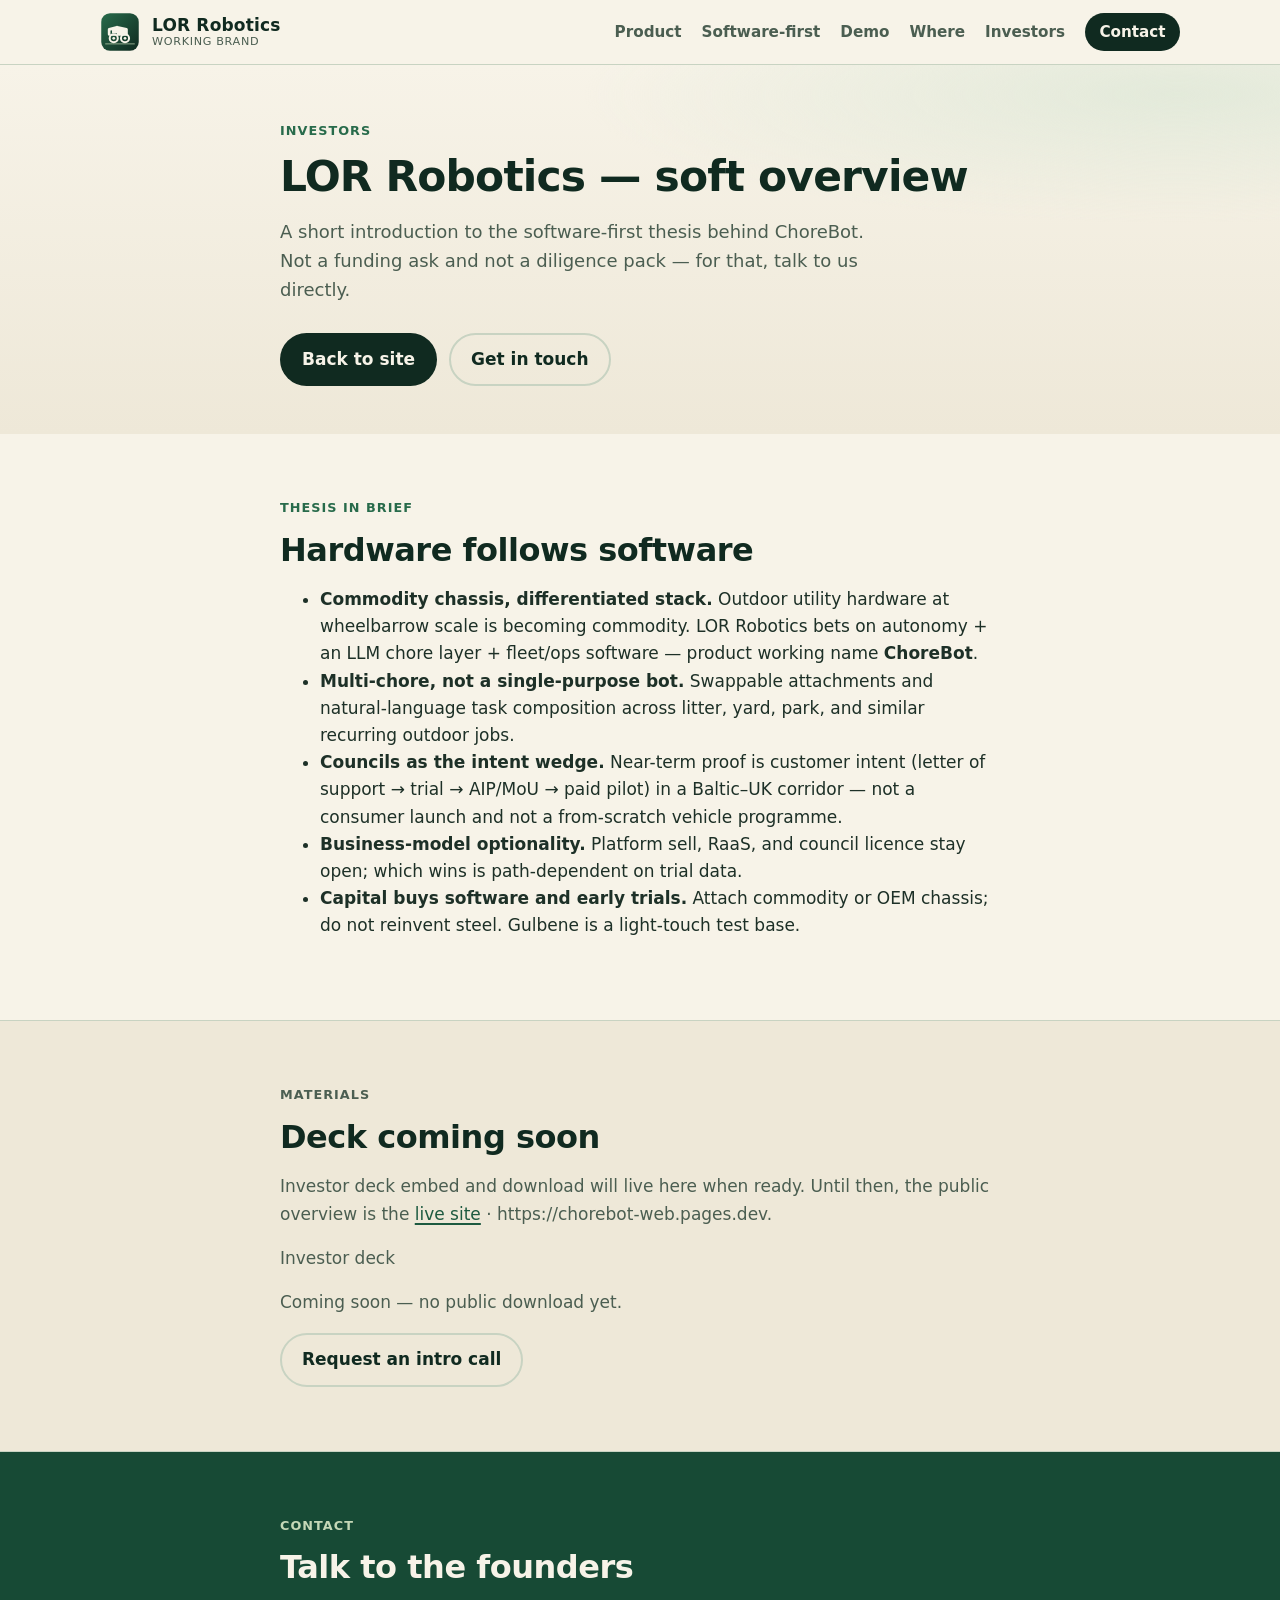
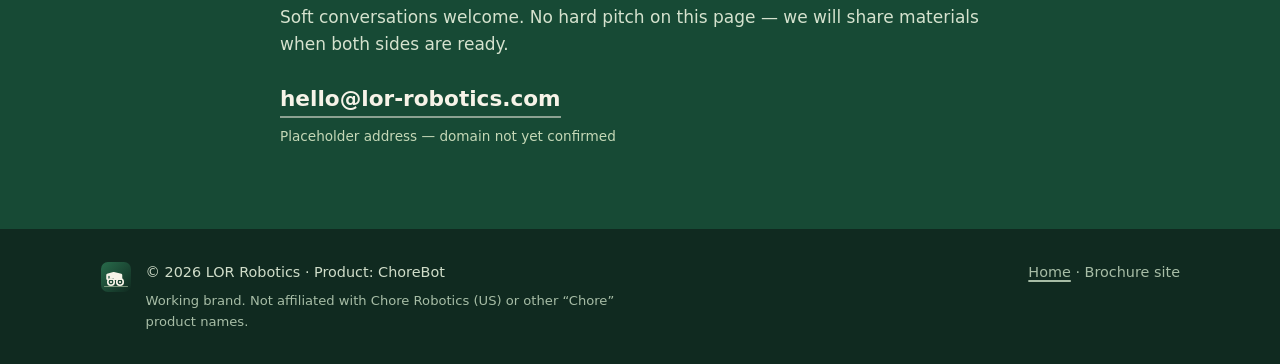
==== investors.html @ ec865fdd "Add Demo CTA + investors stub; nav Demo/Investors; forest+cream brand" ====
<!DOCTYPE html>
<html lang="en-GB">
<head>
  <meta charset="utf-8">
  <meta name="viewport" content="width=device-width, initial-scale=1">
  <meta name="description" content="LOR Robotics investor overview — software-first outdoor autonomy for ChoreBot. Soft introduction; deck coming soon.">
  <meta name="theme-color" content="#0F3D2E">
  <title>Investors · LOR Robotics · ChoreBot</title>
  <link rel="icon" href="assets/favicon.svg" type="image/svg+xml">
  <link rel="stylesheet" href="styles.css">
  <meta property="og:title" content="Investors · LOR Robotics · ChoreBot">
  <meta property="og:description" content="Software-first outdoor autonomy — soft investor overview. Deck coming soon.">
  <meta property="og:type" content="website">
</head>
<body>
  <a class="skip-link" href="#main">Skip to content</a>

  <header class="site-header">
    <div class="wrap header-inner">
      <a class="brand" href="index.html" aria-label="LOR Robotics home">
        <img class="brand-mark" src="assets/logo-mark.svg" width="40" height="40" alt="">
        <span class="brand-text">
          <span class="brand-name">LOR Robotics</span>
          <span class="brand-tag">Working brand</span>
        </span>
      </a>
      <button class="nav-toggle" type="button" aria-expanded="false" aria-controls="site-nav" aria-label="Open menu">
        <span></span><span></span><span></span>
      </button>
      <nav id="site-nav" class="site-nav" aria-label="Primary">
        <a href="index.html#product">Product</a>
        <a href="index.html#software">Software-first</a>
        <a href="index.html#demo">Demo</a>
        <a href="index.html#where">Where</a>
        <a href="investors.html" aria-current="page">Investors</a>
        <a class="nav-cta" href="index.html#contact">Contact</a>
      </nav>
    </div>
  </header>

  <main id="main">
    <section class="hero hero-compact">
      <div class="wrap narrow">
        <p class="eyebrow">Investors</p>
        <h1>LOR Robotics — soft overview</h1>
        <p class="lede">
          A short introduction to the software-first thesis behind ChoreBot.
          Not a funding ask and not a diligence pack — for that, talk to us directly.
        </p>
        <div class="hero-actions">
          <a class="btn btn-primary" href="index.html">Back to site</a>
          <a class="btn btn-ghost" href="index.html#contact">Get in touch</a>
        </div>
      </div>
    </section>

    <section class="section">
      <div class="wrap narrow">
        <p class="eyebrow">Thesis in brief</p>
        <h2>Hardware follows software</h2>
        <ul class="investor-bullets">
          <li>
            <strong>Commodity chassis, differentiated stack.</strong>
            Outdoor utility hardware at wheelbarrow scale is becoming commodity.
            LOR Robotics bets on autonomy + an LLM chore layer + fleet/ops software —
            product working name <strong>ChoreBot</strong>.
          </li>
          <li>
            <strong>Multi-chore, not a single-purpose bot.</strong>
            Swappable attachments and natural-language task composition across litter,
            yard, park, and similar recurring outdoor jobs.
          </li>
          <li>
            <strong>Councils as the intent wedge.</strong>
            Near-term proof is customer intent (letter of support → trial → AIP/MoU → paid pilot)
            in a Baltic–UK corridor — not a consumer launch and not a from-scratch vehicle programme.
          </li>
          <li>
            <strong>Business-model optionality.</strong>
            Platform sell, RaaS, and council licence stay open; which wins is path-dependent on trial data.
          </li>
          <li>
            <strong>Capital buys software and early trials.</strong>
            Attach commodity or OEM chassis; do not reinvent steel. Gulbene is a light-touch test base.
          </li>
        </ul>
      </div>
    </section>

    <section class="section section-alt">
      <div class="wrap narrow">
        <p class="eyebrow">Materials</p>
        <h2>Deck coming soon</h2>
        <p>
          Investor deck embed and download will live here when ready.
          Until then, the public overview is the
          <a href="index.html">live site</a>
          <span class="muted"> · https://chorebot-web.pages.dev</span>.
        </p>
        <!-- DECK_SLOT: embed or download link when available -->
        <div class="demo-placeholder" id="deck-slot">
          <p class="demo-placeholder-title">Investor deck</p>
          <p>Coming soon — no public download yet.</p>
          <a class="btn btn-ghost" href="index.html#contact">Request an intro call</a>
        </div>
      </div>
    </section>

    <section class="section section-contact">
      <div class="wrap narrow">
        <p class="eyebrow">Contact</p>
        <h2>Talk to the founders</h2>
        <p>
          Soft conversations welcome. No hard pitch on this page —
          we will share materials when both sides are ready.
        </p>
        <p class="contact-mail">
          <a href="mailto:hello@lor-robotics.com">hello@lor-robotics.com</a>
          <span class="placeholder-note">Placeholder address — domain not yet confirmed</span>
        </p>
      </div>
    </section>
  </main>

  <footer class="site-footer">
    <div class="wrap footer-inner">
      <div class="footer-brand">
        <img src="assets/logo-mark.svg" width="32" height="32" alt="">
        <div>
          <p>© <span id="year">2026</span> LOR Robotics · Product: ChoreBot</p>
          <p class="footer-note">Working brand. Not affiliated with Chore Robotics (US) or other “Chore” product names.</p>
        </div>
      </div>
      <p class="footer-meta"><a href="index.html" style="color:#A7BDA6">Home</a> · Brochure site</p>
    </div>
  </footer>

  <script src="script.js" defer></script>
</body>
</html>
---- styles.css ----
/* LOR Robotics / ChoreBot — marketing brochure */
:root {
  --forest-950: #102A20;
  --forest-900: #174A35;
  --forest-800: #1D5A40;
  --forest-700: #286B4B;
  --forest-600: #3F805D;
  --forest-100: #E1E9D9;
  --forest-50: #EDF1E6;
  --cream: #F7F3E8;
  --cream-deep: #EEE8D8;
  --paper: #FCFAF3;
  --ink: #1D3027;
  --ink-muted: #4B5E51;
  --line: #C8D3C2;
  --white: #FFFDF7;
  --shadow: 0 14px 34px rgba(16, 42, 32, 0.10);
  --radius: 16px;
  --max: 1080px;
  --font: system-ui, -apple-system, "Segoe UI", Roboto, Helvetica, Arial, sans-serif;
}

*,
*::before,
*::after {
  box-sizing: border-box;
}

html {
  scroll-behavior: smooth;
}

@media (prefers-reduced-motion: reduce) {
  html { scroll-behavior: auto; }
  *, *::before, *::after {
    animation-duration: 0.01ms !important;
    transition-duration: 0.01ms !important;
  }
}

body {
  margin: 0;
  font-family: var(--font);
  font-size: 1.0625rem;
  line-height: 1.6;
  color: var(--ink);
  background: var(--cream);
  -webkit-font-smoothing: antialiased;
}

img {
  max-width: 100%;
  height: auto;
  display: block;
}

a {
  color: var(--forest-800);
  text-decoration-thickness: 1.5px;
  text-underline-offset: 0.18em;
}

a:hover {
  color: var(--forest-950);
}

a:focus-visible,
button:focus-visible {
  outline: 3px solid var(--forest-600);
  outline-offset: 3px;
}

.skip-link {
  position: absolute;
  left: 1rem;
  top: -3rem;
  background: var(--forest-950);
  color: var(--cream);
  padding: 0.5rem 0.85rem;
  border-radius: 8px;
  z-index: 100;
  text-decoration: none;
}

.skip-link:focus {
  top: 1rem;
}

.wrap {
  width: min(100% - 2rem, var(--max));
  margin-inline: auto;
}

.wrap.narrow {
  width: min(100% - 2rem, 720px);
}

/* Header */
.site-header {
  position: sticky;
  top: 0;
  z-index: 50;
  background: rgba(247, 243, 232, 0.94);
  backdrop-filter: blur(10px);
  border-bottom: 1px solid var(--line);
}

.header-inner {
  display: flex;
  align-items: center;
  justify-content: space-between;
  gap: 1rem;
  min-height: 4rem;
}

.brand {
  display: flex;
  align-items: center;
  gap: 0.75rem;
  text-decoration: none;
  color: inherit;
}

.brand-mark {
  flex-shrink: 0;
}

.brand-text {
  display: flex;
  flex-direction: column;
  line-height: 1.2;
}

.brand-name {
  font-weight: 750;
  letter-spacing: 0.01em;
  color: var(--forest-950);
}

.brand-tag {
  font-size: 0.7rem;
  color: var(--ink-muted);
  text-transform: uppercase;
  letter-spacing: 0.06em;
}

.site-nav {
  display: flex;
  align-items: center;
  gap: 1.25rem;
}

.site-nav a {
  text-decoration: none;
  color: var(--ink-muted);
  font-weight: 550;
  font-size: 0.95rem;
}

.site-nav a:hover {
  color: var(--forest-950);
}

.nav-cta {
  background: var(--forest-950);
  color: var(--cream) !important;
  padding: 0.45rem 0.9rem;
  border-radius: 999px;
}

.nav-cta:hover {
  background: var(--forest-800);
  color: var(--cream) !important;
}

.nav-toggle {
  display: none;
  flex-direction: column;
  gap: 5px;
  background: none;
  border: none;
  padding: 0.4rem;
  cursor: pointer;
}

.nav-toggle span {
  display: block;
  width: 22px;
  height: 2px;
  background: var(--forest-950);
  border-radius: 1px;
}

/* Hero */
.hero {
  padding: 3.5rem 0 3rem;
  background:
    radial-gradient(ellipse 80% 60% at 92% 8%, rgba(225, 233, 217, 0.9), transparent 58%),
    linear-gradient(180deg, var(--cream) 0%, var(--cream-deep) 100%);
}

.hero-grid {
  display: grid;
  grid-template-columns: 1.1fr 0.9fr;
  gap: 2.5rem;
  align-items: center;
}

.eyebrow {
  margin: 0 0 0.75rem;
  font-size: 0.8rem;
  font-weight: 700;
  letter-spacing: 0.08em;
  text-transform: uppercase;
  color: var(--forest-700);
}

.hero h1 {
  margin: 0 0 1rem;
  font-size: clamp(1.85rem, 4vw, 2.65rem);
  line-height: 1.15;
  letter-spacing: -0.02em;
  color: var(--forest-950);
}

.lede {
  margin: 0 0 1.75rem;
  font-size: 1.125rem;
  color: var(--ink-muted);
  max-width: 38rem;
}

.hero-actions {
  display: flex;
  flex-wrap: wrap;
  gap: 0.75rem;
}

.btn {
  display: inline-flex;
  align-items: center;
  justify-content: center;
  padding: 0.7rem 1.25rem;
  border-radius: 999px;
  font-weight: 650;
  text-decoration: none;
  border: 2px solid transparent;
  transition: background 0.15s, color 0.15s, border-color 0.15s;
}

.btn-primary {
  background: var(--forest-950);
  color: var(--cream);
}

.btn-primary:hover {
  background: var(--forest-800);
  color: var(--cream);
}

.btn-ghost {
  background: transparent;
  color: var(--forest-950);
  border-color: var(--line);
}

.btn-ghost:hover {
  border-color: var(--forest-700);
  color: var(--forest-800);
}

.hero-visual img {
  width: 100%;
  border-radius: var(--radius);
  box-shadow: var(--shadow);
}

/* Sections */
.section {
  padding: 4rem 0;
  background: var(--cream);
}

.section-alt {
  background: var(--cream-deep);
  border-block: 1px solid var(--line);
}

.section h2 {
  margin: 0 0 1rem;
  font-size: clamp(1.5rem, 3vw, 2rem);
  line-height: 1.2;
  letter-spacing: -0.015em;
  color: var(--forest-950);
}

.section-intro {
  margin: 0 0 2rem;
  max-width: 42rem;
  color: var(--ink-muted);
}

.section-alt p {
  color: var(--ink-muted);
}

.section-alt strong {
  color: var(--ink);
}

.feature-grid {
  list-style: none;
  margin: 0;
  padding: 0;
  display: grid;
  grid-template-columns: repeat(2, 1fr);
  gap: 1.25rem;
}

.feature-grid li {
  background: var(--paper);
  border: 1px solid var(--line);
  border-radius: var(--radius);
  padding: 1.35rem 1.4rem;
  box-shadow: var(--shadow);
}

.feature-grid h3 {
  margin: 0 0 0.5rem;
  font-size: 1.05rem;
  color: var(--forest-900);
}

.feature-grid p {
  margin: 0;
  color: var(--ink-muted);
  font-size: 0.98rem;
}

.steps {
  list-style: none;
  margin: 2rem 0 0;
  padding: 0;
  display: grid;
  gap: 0.85rem;
}

.steps li {
  display: flex;
  align-items: center;
  gap: 1rem;
  background: var(--paper);
  border: 1px solid var(--line);
  border-radius: 12px;
  padding: 0.9rem 1.1rem;
  font-weight: 550;
  color: var(--ink);
}

.steps span {
  flex-shrink: 0;
  font-size: 0.8rem;
  font-weight: 750;
  letter-spacing: 0.06em;
  color: var(--forest-900);
  background: var(--forest-100);
  padding: 0.35rem 0.55rem;
  border-radius: 8px;
}

.place-grid {
  display: grid;
  grid-template-columns: repeat(3, 1fr);
  gap: 1.25rem;
}

.place-card {
  background: var(--cream-deep);
  border: 1px solid var(--line);
  border-radius: var(--radius);
  padding: 1.35rem 1.4rem;
}

.place-card h3 {
  margin: 0 0 0.5rem;
  font-size: 1.05rem;
  color: var(--forest-900);
}

.place-card p {
  margin: 0;
  color: var(--ink-muted);
  font-size: 0.98rem;
}

/* Contact */
.section-contact {
  background: var(--forest-900);
  color: var(--forest-100);
}

.section-contact .eyebrow {
  color: #C5D8B7;
}

.section-contact h2 {
  color: var(--cream);
}

.section-contact p {
  color: #D5E2CE;
}

.section-contact strong {
  color: var(--cream);
}

.contact-mail {
  margin-top: 1.5rem !important;
}

.contact-mail a {
  display: inline-block;
  font-size: 1.35rem;
  font-weight: 700;
  color: var(--cream);
  text-decoration: none;
  border-bottom: 2px solid rgba(247, 243, 232, 0.52);
}

.contact-mail a:hover {
  border-bottom-color: var(--cream);
  color: var(--cream);
}

.placeholder-note {
  display: block;
  margin-top: 0.5rem;
  font-size: 0.85rem;
  color: #C5D8B7;
}

/* Footer */
.site-footer {
  background: var(--forest-950);
  color: #D0DDC9;
  padding: 2rem 0;
  font-size: 0.9rem;
}

.footer-inner {
  display: flex;
  flex-wrap: wrap;
  justify-content: space-between;
  gap: 1.25rem;
  align-items: flex-start;
}

.footer-brand {
  display: flex;
  gap: 0.85rem;
  align-items: flex-start;
}

.footer-brand p {
  margin: 0;
}

.footer-note {
  margin-top: 0.35rem !important;
  max-width: 32rem;
  color: #A7BDA6;
  font-size: 0.82rem;
}

.footer-meta {
  margin: 0;
  color: #A7BDA6;
}

/* Responsive */
@media (max-width: 860px) {
  .hero-grid {
    grid-template-columns: 1fr;
  }

  .hero-visual {
    order: -1;
  }

  .feature-grid,
  .place-grid {
    grid-template-columns: 1fr;
  }

  .nav-toggle {
    display: flex;
  }

  .site-nav {
    display: none;
    position: absolute;
    top: 100%;
    left: 0;
    right: 0;
    flex-direction: column;
    align-items: stretch;
    gap: 0;
    background: var(--cream);
    border-bottom: 1px solid var(--line);
    padding: 0.5rem 1rem 1rem;
  }

  .site-nav.is-open {
    display: flex;
  }

  .site-nav a {
    padding: 0.75rem 0.5rem;
    border-bottom: 1px solid var(--line);
  }

  .site-nav .nav-cta {
    margin-top: 0.5rem;
    text-align: center;
    border-bottom: none;
  }
}

@media (max-width: 480px) {
  .hero {
    padding-top: 2.25rem;
  }

  .section {
    padding: 3rem 0;
  }
}
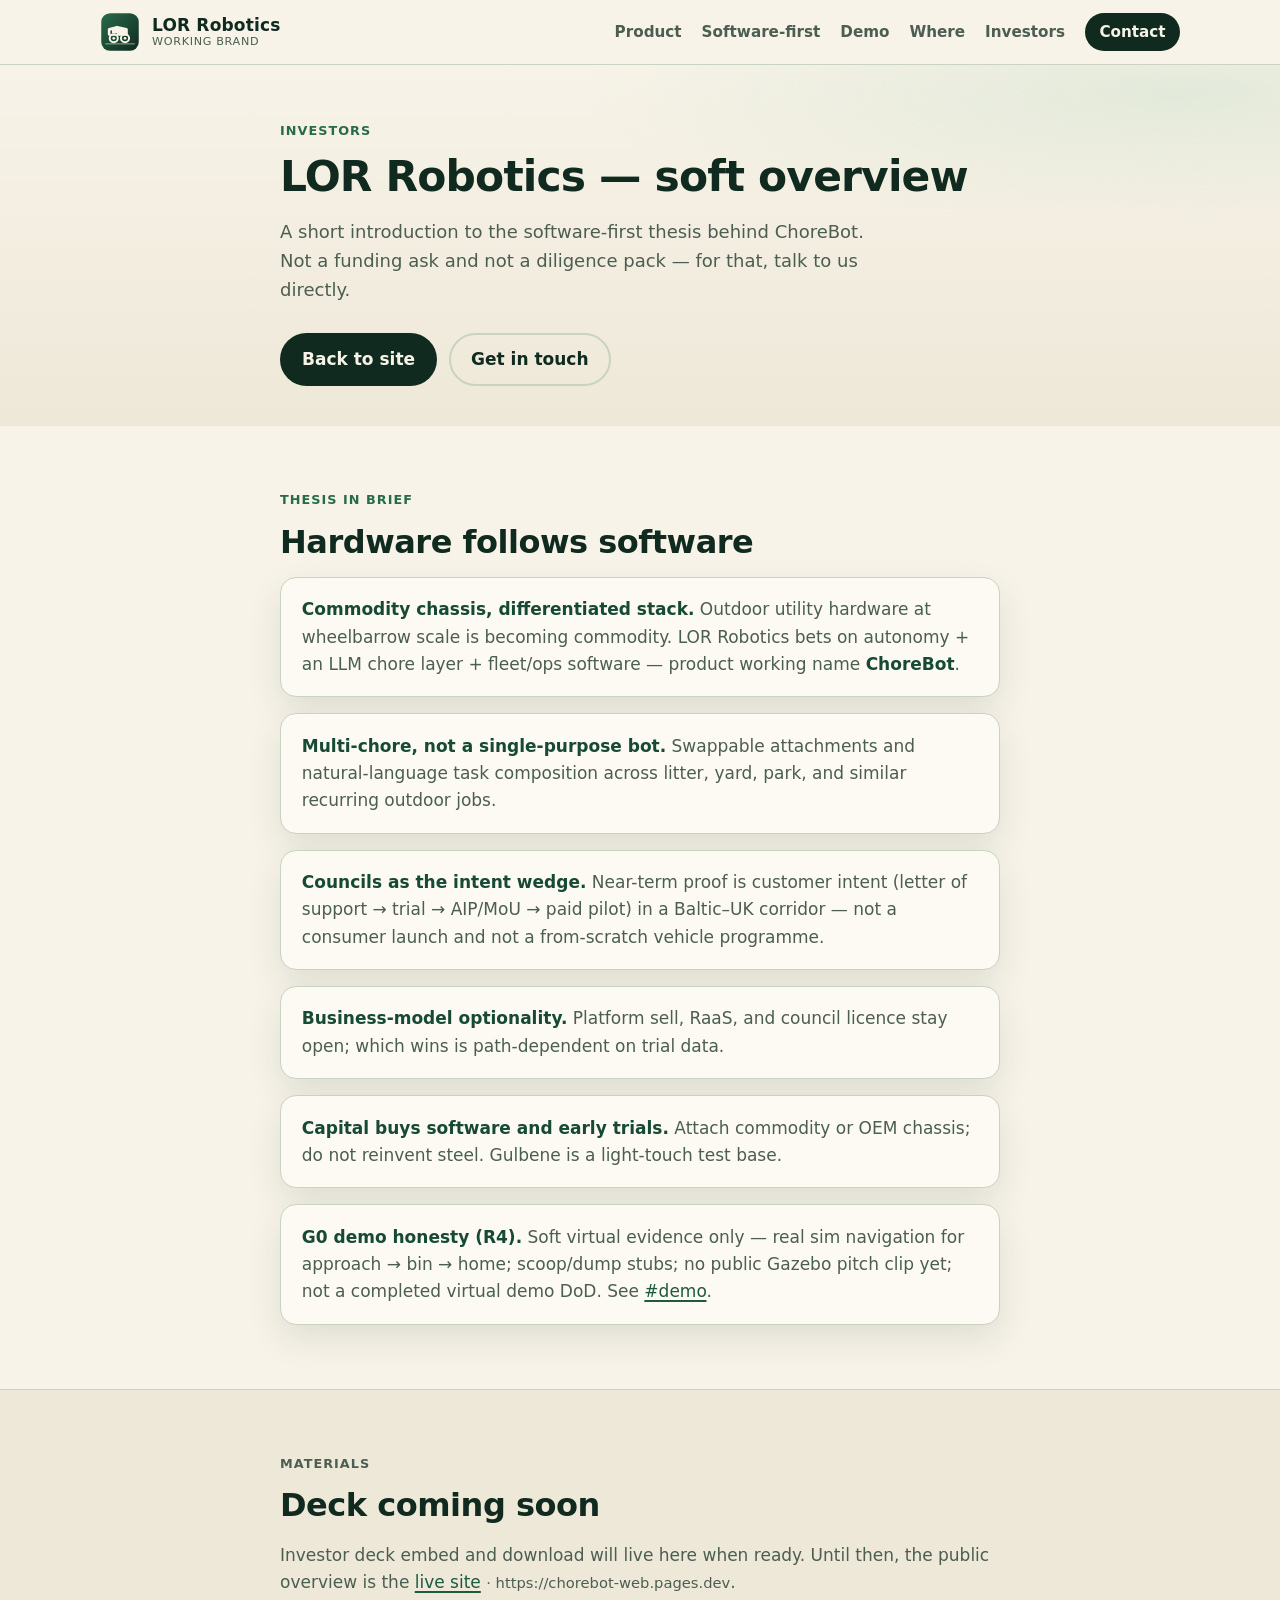
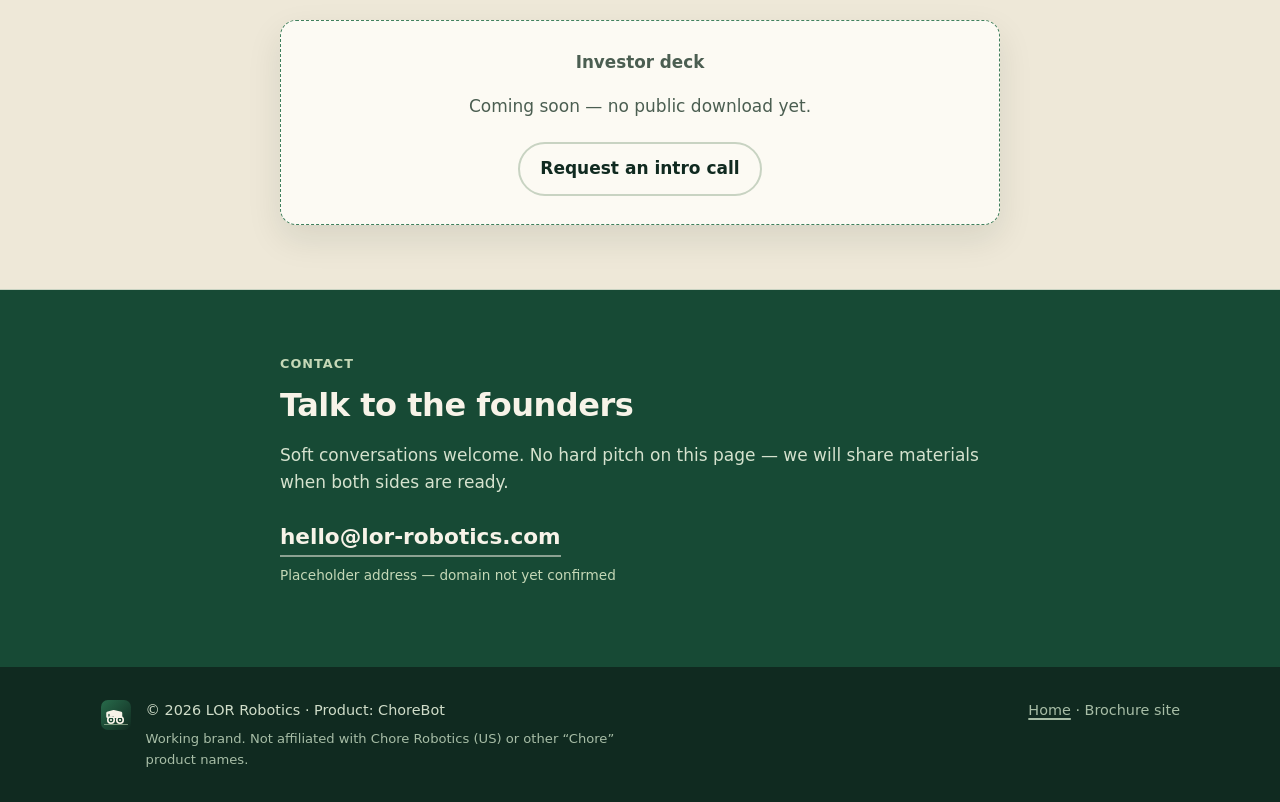
==== commit 9cc0b24e: "Align public demo CTA with claim rung R4 Hero and #demo now state soft G0 evidence: sim nav, scoop/d" ====
--- a/investors.html
+++ b/investors.html
@@ -83,6 +83,11 @@
             <strong>Capital buys software and early trials.</strong>
             Attach commodity or OEM chassis; do not reinvent steel. Gulbene is a light-touch test base.
           </li>
+          <li>
+            <strong>G0 demo honesty (R4).</strong>
+            Soft virtual evidence only — real sim navigation for approach → bin → home; scoop/dump stubs; no public Gazebo pitch clip yet; not a completed virtual demo DoD.
+            See <a href="index.html#demo">#demo</a>.
+          </li>
         </ul>
       </div>
     </section>
--- a/styles.css
+++ b/styles.css
@@ -478,6 +478,67 @@
   color: #A7BDA6;
 }
 
+/* Demo + investor stubs */
+.demo-placeholder {
+  margin-top: 1.5rem;
+  background: var(--paper);
+  border: 1px dashed var(--forest-600);
+  border-radius: var(--radius);
+  padding: 1.75rem 1.5rem;
+  text-align: center;
+  box-shadow: var(--shadow);
+}
+
+.demo-placeholder-title {
+  margin: 0 0 0.4rem;
+  font-weight: 750;
+  color: var(--forest-900);
+  font-size: 1.05rem;
+}
+
+.demo-placeholder p {
+  margin: 0 0 1.1rem;
+  color: var(--ink-muted);
+}
+
+.demo-placeholder .btn {
+  margin-top: 0.25rem;
+}
+
+.investor-bullets {
+  margin: 0;
+  padding: 0;
+  list-style: none;
+  display: grid;
+  gap: 1rem;
+}
+
+.investor-bullets li {
+  background: var(--paper);
+  border: 1px solid var(--line);
+  border-radius: var(--radius);
+  padding: 1.15rem 1.3rem;
+  color: var(--ink-muted);
+  box-shadow: var(--shadow);
+}
+
+.investor-bullets strong {
+  color: var(--forest-900);
+}
+
+.hero-compact {
+  padding-bottom: 2.5rem;
+}
+
+.hero-compact .hero-actions {
+  margin-top: 0.25rem;
+}
+
+.muted {
+  color: var(--ink-muted);
+  font-size: 0.92rem;
+}
+
 /* Responsive */
 @media (max-width: 860px) {
   .hero-grid {
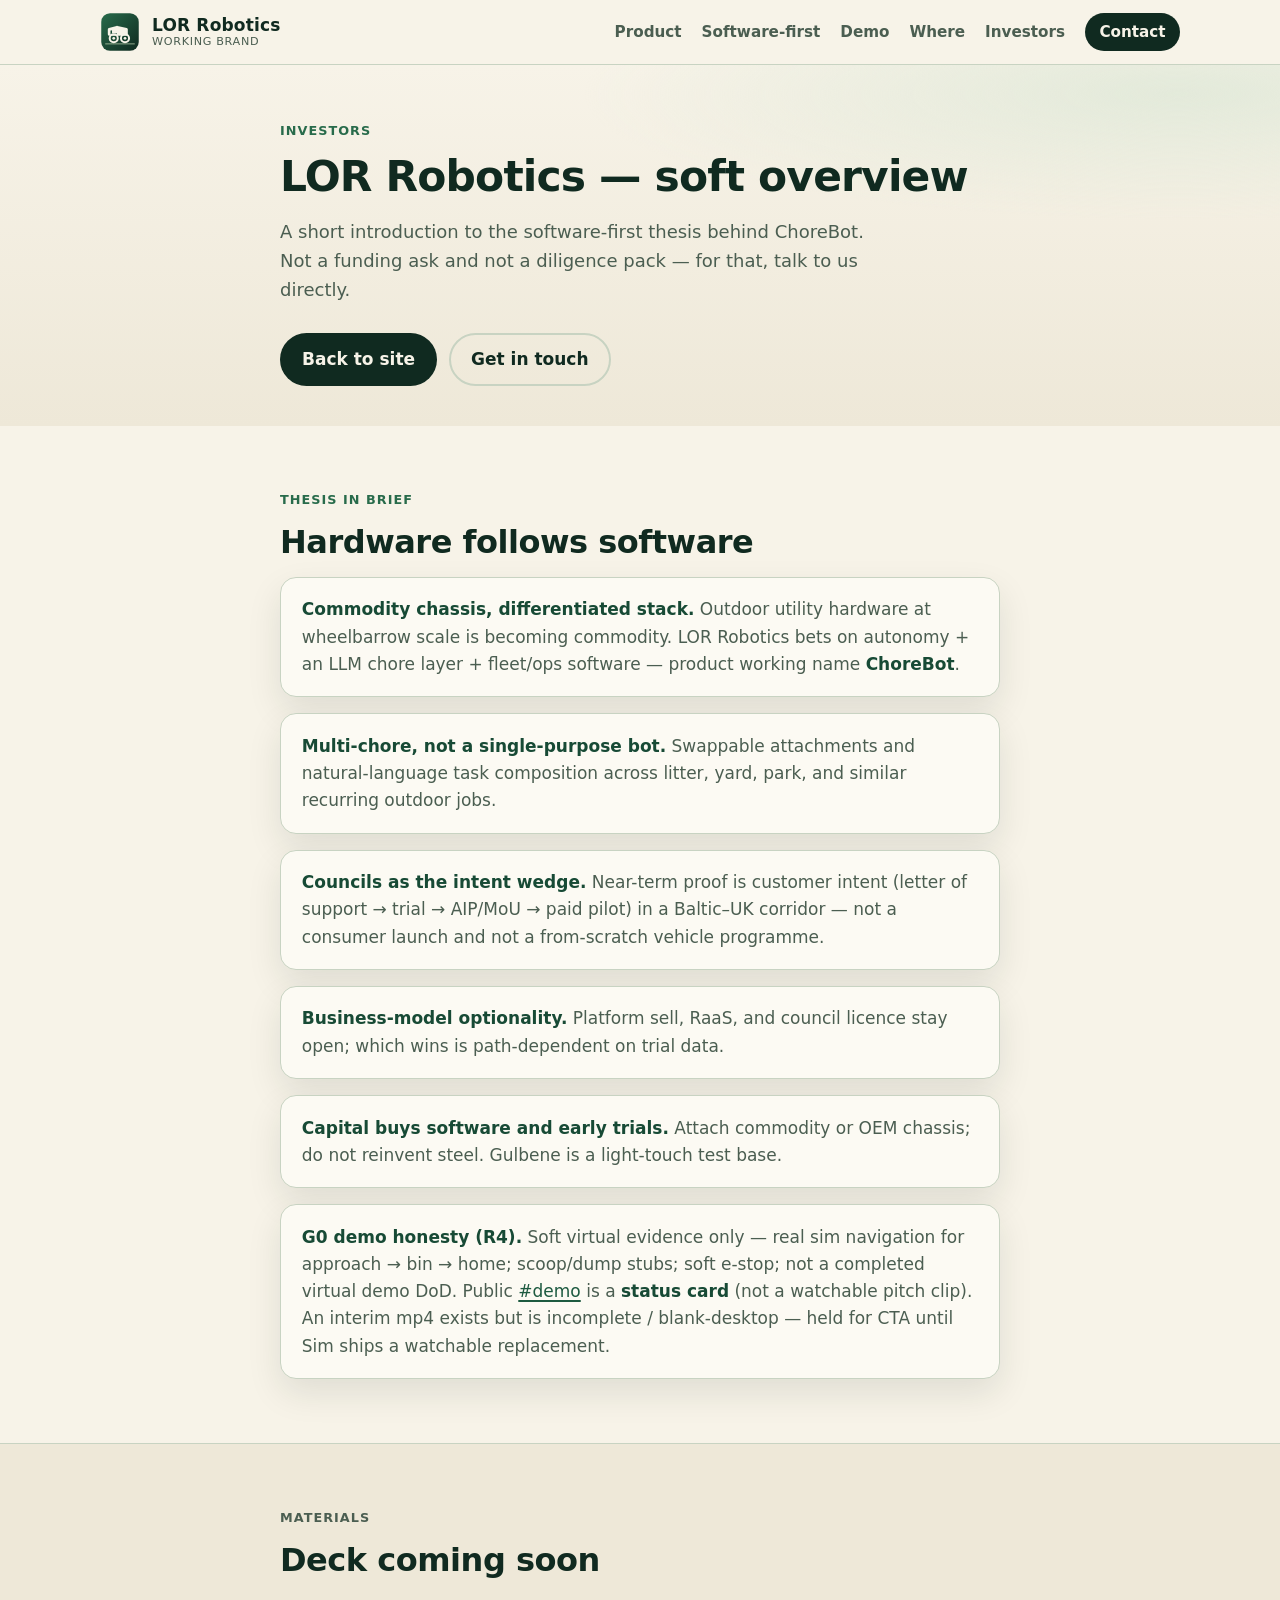
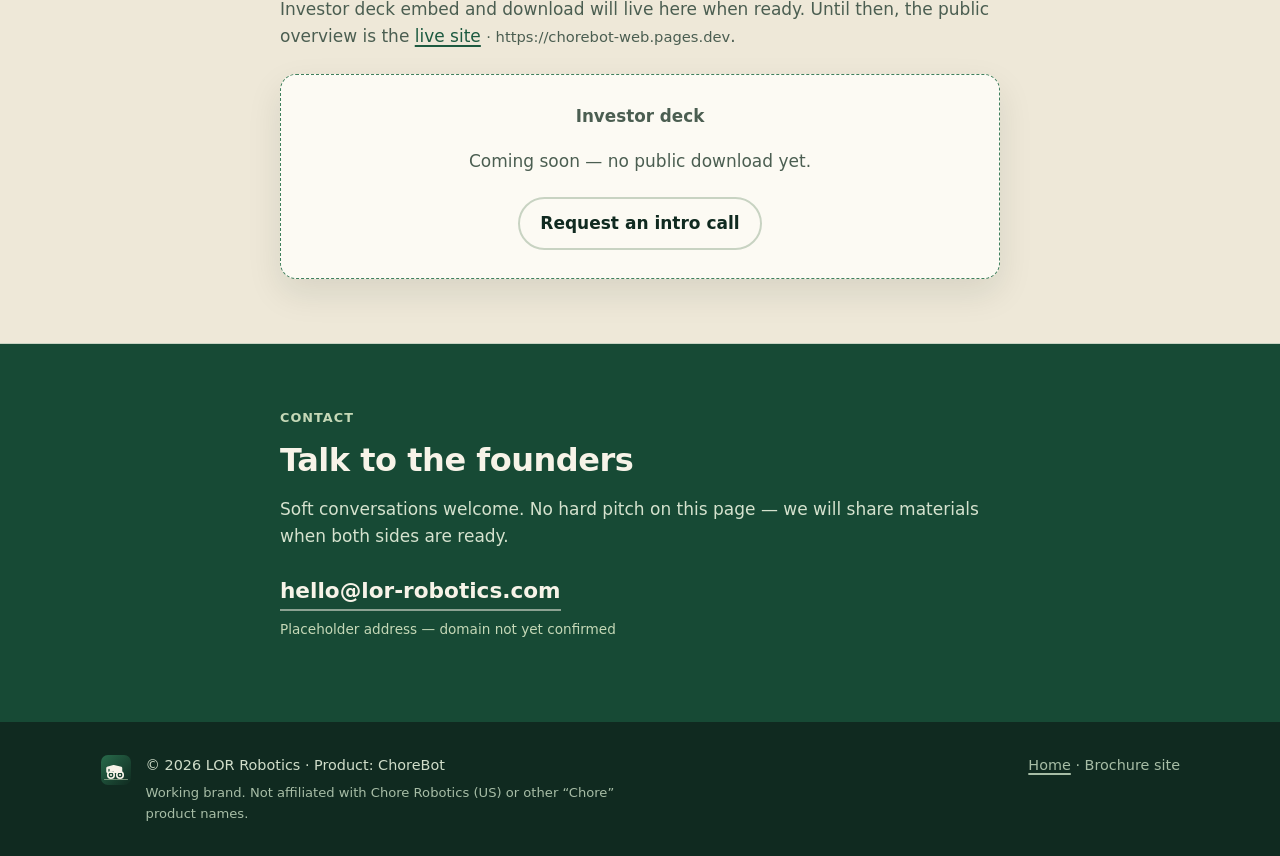
==== commit b4b0f9ea: "Hold incomplete R4 interim clip off public #demo CTA Restore #demo status card: interim g0-investor-" ====
--- a/investors.html
+++ b/investors.html
@@ -85,8 +85,8 @@
           </li>
           <li>
             <strong>G0 demo honesty (R4).</strong>
-            Soft virtual evidence only — real sim navigation for approach → bin → home; scoop/dump stubs; no public Gazebo pitch clip yet; not a completed virtual demo DoD.
-            See <a href="index.html#demo">#demo</a>.
+            Soft virtual evidence only — real sim navigation for approach → bin → home; scoop/dump stubs; soft e-stop; not a completed virtual demo DoD.
+            Public <a href="index.html#demo">#demo</a> is a <strong>status card</strong> (not a watchable pitch clip). An interim mp4 exists but is incomplete / blank-desktop — held for CTA until Sim ships a watchable replacement.
           </li>
         </ul>
       </div>
--- a/styles.css
+++ b/styles.css
@@ -597,3 +597,27 @@
     padding: 3rem 0;
   }
 }
+
+
+.demo-clip {
+  margin-top: 1.5rem;
+  background: var(--paper);
+  border: 1px solid var(--forest-600);
+  border-radius: var(--radius);
+  padding: 1.25rem 1.25rem 1rem;
+  box-shadow: var(--shadow);
+}
+
+.demo-clip video {
+  display: block;
+  width: 100%;
+  height: auto;
+  border-radius: calc(var(--radius) - 4px);
+  background: #0a1f16;
+}
+
+.demo-caption {
+  margin: 0.85rem 0 0;
+  color: var(--ink-muted);
+  font-size: 0.92rem;
+}
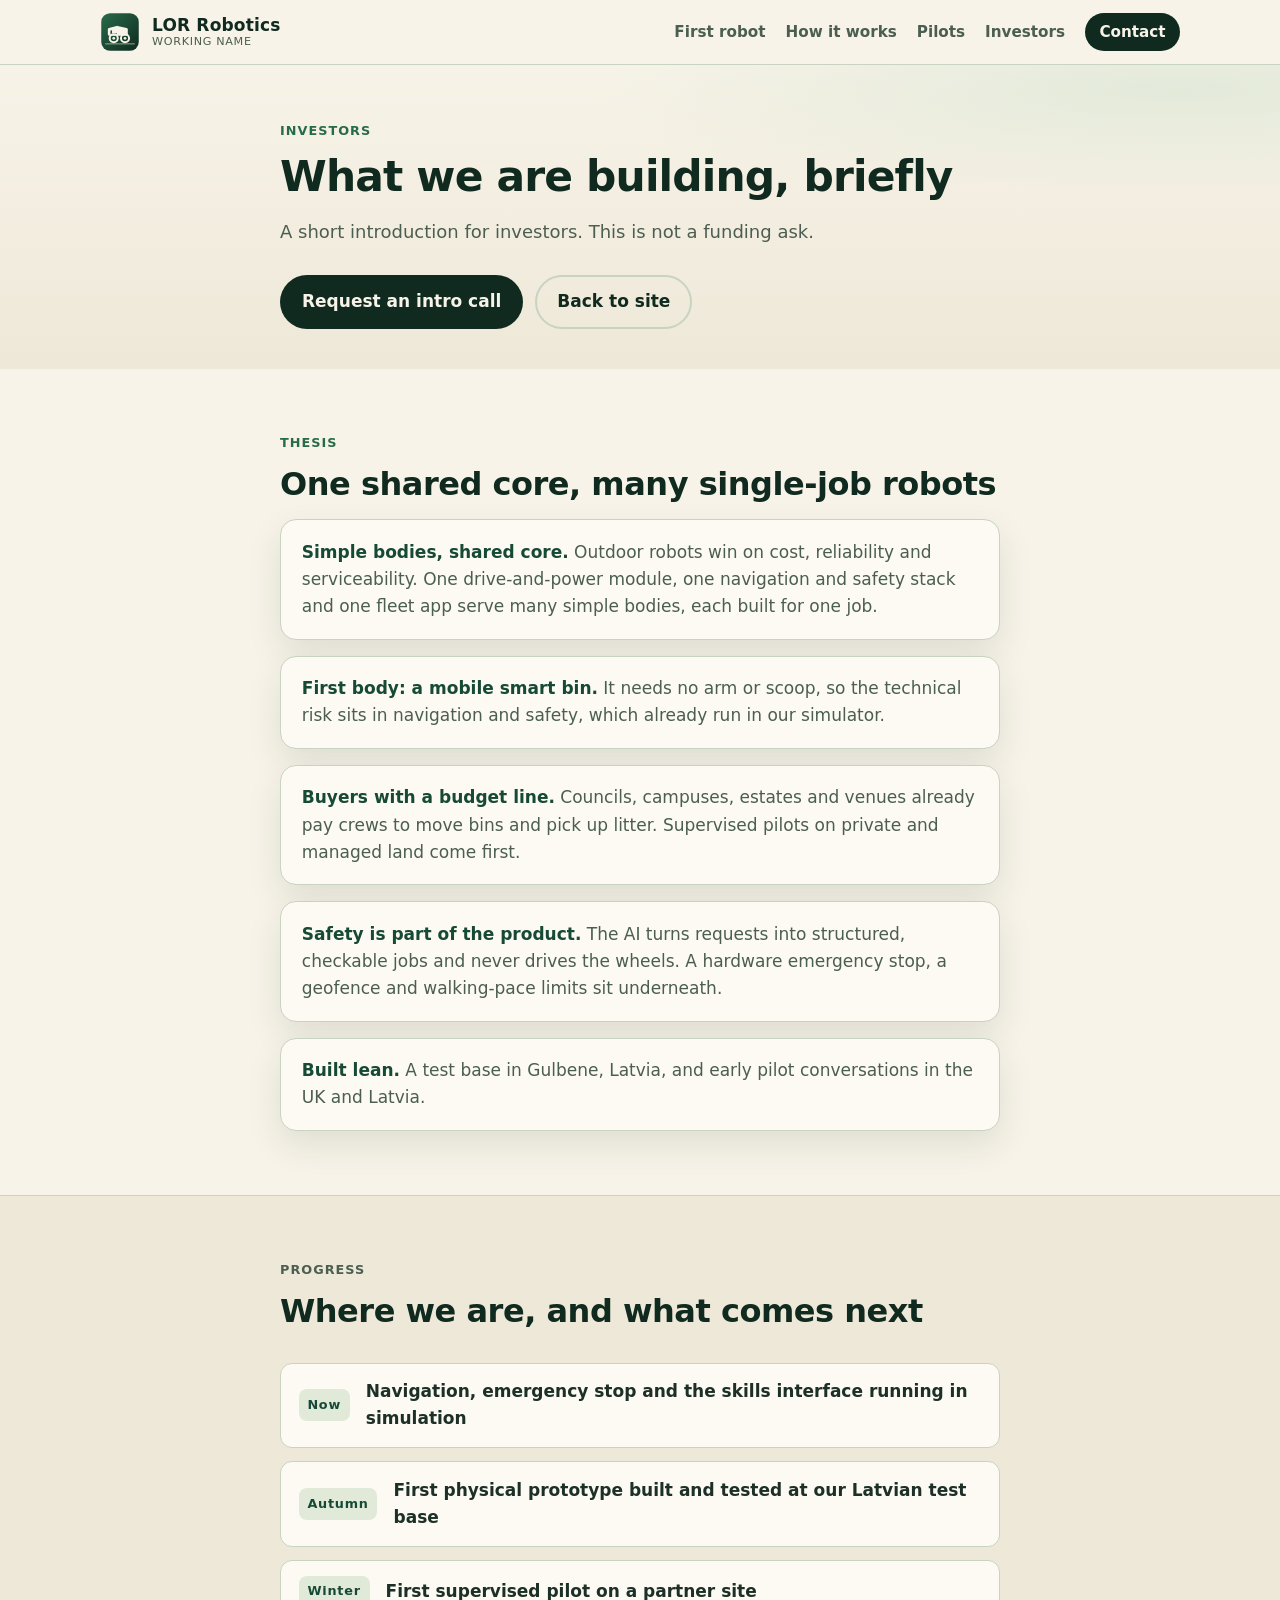
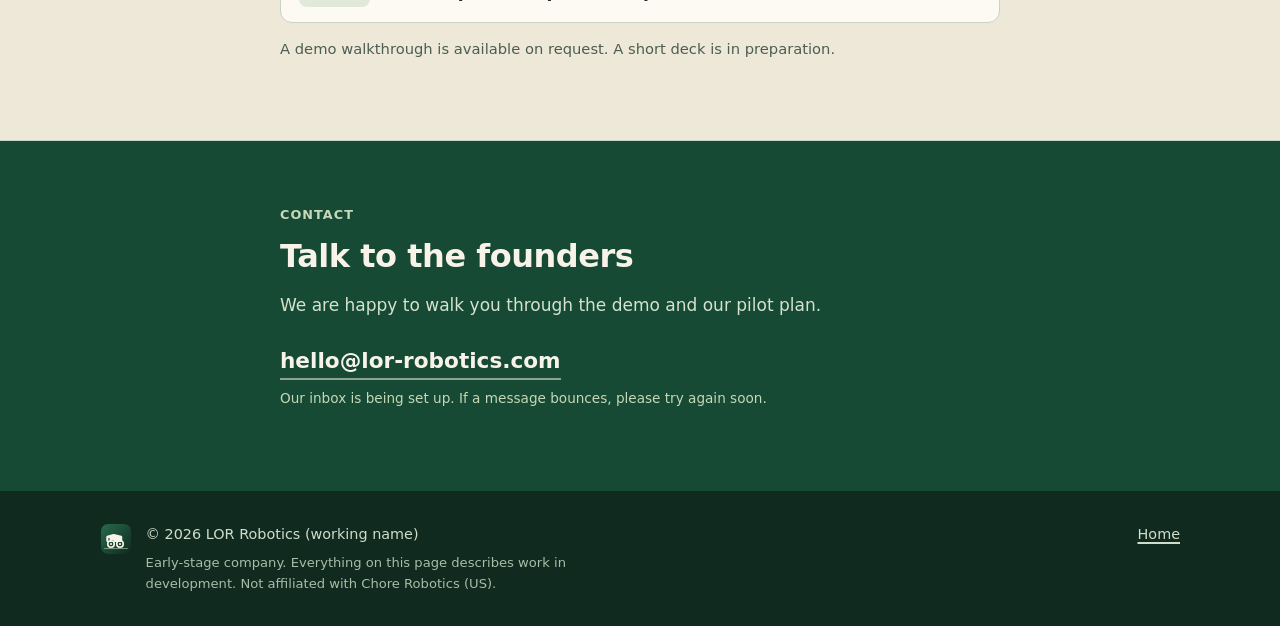
==== commit 375e4d10: "feat(site): reset public copy around the mobile smart bin - Remove the blank interim demo video and " ====
--- a/investors.html
+++ b/investors.html
@@ -3,13 +3,13 @@
 <head>
   <meta charset="utf-8">
   <meta name="viewport" content="width=device-width, initial-scale=1">
-  <meta name="description" content="LOR Robotics investor overview — software-first outdoor autonomy for ChoreBot. Soft introduction; deck coming soon.">
+  <meta name="description" content="LOR Robotics investor overview: small, single-job outdoor robots on one shared platform, starting with a mobile smart bin.">
   <meta name="theme-color" content="#0F3D2E">
-  <title>Investors · LOR Robotics · ChoreBot</title>
+  <title>Investors · LOR Robotics</title>
   <link rel="icon" href="assets/favicon.svg" type="image/svg+xml">
   <link rel="stylesheet" href="styles.css">
-  <meta property="og:title" content="Investors · LOR Robotics · ChoreBot">
-  <meta property="og:description" content="Software-first outdoor autonomy — soft investor overview. Deck coming soon.">
+  <meta property="og:title" content="Investors · LOR Robotics">
+  <meta property="og:description" content="Small, single-job outdoor robots on one shared platform, starting with a mobile smart bin.">
   <meta property="og:type" content="website">
 </head>
 <body>
@@ -21,17 +21,16 @@
         <img class="brand-mark" src="assets/logo-mark.svg" width="40" height="40" alt="">
         <span class="brand-text">
           <span class="brand-name">LOR Robotics</span>
-          <span class="brand-tag">Working brand</span>
+          <span class="brand-tag">Working name</span>
         </span>
       </a>
       <button class="nav-toggle" type="button" aria-expanded="false" aria-controls="site-nav" aria-label="Open menu">
         <span></span><span></span><span></span>
       </button>
       <nav id="site-nav" class="site-nav" aria-label="Primary">
-        <a href="index.html#product">Product</a>
-        <a href="index.html#software">Software-first</a>
-        <a href="index.html#demo">Demo</a>
-        <a href="index.html#where">Where</a>
+        <a href="index.html#product">First robot</a>
+        <a href="index.html#how">How it works</a>
+        <a href="index.html#pilots">Pilots</a>
         <a href="investors.html" aria-current="page">Investors</a>
         <a class="nav-cta" href="index.html#contact">Contact</a>
       </nav>
@@ -42,51 +41,44 @@
     <section class="hero hero-compact">
       <div class="wrap narrow">
         <p class="eyebrow">Investors</p>
-        <h1>LOR Robotics — soft overview</h1>
+        <h1>What we are building, briefly</h1>
         <p class="lede">
-          A short introduction to the software-first thesis behind ChoreBot.
-          Not a funding ask and not a diligence pack — for that, talk to us directly.
+          A short introduction for investors. This is not a funding ask.
         </p>
         <div class="hero-actions">
-          <a class="btn btn-primary" href="index.html">Back to site</a>
-          <a class="btn btn-ghost" href="index.html#contact">Get in touch</a>
+          <a class="btn btn-primary" href="#contact">Request an intro call</a>
+          <a class="btn btn-ghost" href="index.html">Back to site</a>
         </div>
       </div>
     </section>
 
     <section class="section">
       <div class="wrap narrow">
-        <p class="eyebrow">Thesis in brief</p>
-        <h2>Hardware follows software</h2>
+        <p class="eyebrow">Thesis</p>
+        <h2>One shared core, many single-job robots</h2>
         <ul class="investor-bullets">
           <li>
-            <strong>Commodity chassis, differentiated stack.</strong>
-            Outdoor utility hardware at wheelbarrow scale is becoming commodity.
-            LOR Robotics bets on autonomy + an LLM chore layer + fleet/ops software —
-            product working name <strong>ChoreBot</strong>.
+            <strong>Simple bodies, shared core.</strong>
+            Outdoor robots win on cost, reliability and serviceability. One drive-and-power module,
+            one navigation and safety stack and one fleet app serve many simple bodies, each built for one job.
           </li>
           <li>
-            <strong>Multi-chore, not a single-purpose bot.</strong>
-            Swappable attachments and natural-language task composition across litter,
-            yard, park, and similar recurring outdoor jobs.
+            <strong>First body: a mobile smart bin.</strong>
+            It needs no arm or scoop, so the technical risk sits in navigation and safety, which already run in our simulator.
           </li>
           <li>
-            <strong>Councils as the intent wedge.</strong>
-            Near-term proof is customer intent (letter of support → trial → AIP/MoU → paid pilot)
-            in a Baltic–UK corridor — not a consumer launch and not a from-scratch vehicle programme.
+            <strong>Buyers with a budget line.</strong>
+            Councils, campuses, estates and venues already pay crews to move bins and pick up litter.
+            Supervised pilots on private and managed land come first.
           </li>
           <li>
-            <strong>Business-model optionality.</strong>
-            Platform sell, RaaS, and council licence stay open; which wins is path-dependent on trial data.
+            <strong>Safety is part of the product.</strong>
+            The AI turns requests into structured, checkable jobs and never drives the wheels.
+            A hardware emergency stop, a geofence and walking-pace limits sit underneath.
           </li>
           <li>
-            <strong>Capital buys software and early trials.</strong>
-            Attach commodity or OEM chassis; do not reinvent steel. Gulbene is a light-touch test base.
-          </li>
-          <li>
-            <strong>G0 demo honesty (R4).</strong>
-            Soft virtual evidence only — real sim navigation for approach → bin → home; scoop/dump stubs; soft e-stop; not a completed virtual demo DoD.
-            Public <a href="index.html#demo">#demo</a> is a <strong>status card</strong> (not a watchable pitch clip). An interim mp4 exists but is incomplete / blank-desktop — held for CTA until Sim ships a watchable replacement.
+            <strong>Built lean.</strong>
+            A test base in Gulbene, Latvia, and early pilot conversations in the UK and Latvia.
           </li>
         </ul>
       </div>
@@ -94,34 +86,27 @@
 
     <section class="section section-alt">
       <div class="wrap narrow">
-        <p class="eyebrow">Materials</p>
-        <h2>Deck coming soon</h2>
-        <p>
-          Investor deck embed and download will live here when ready.
-          Until then, the public overview is the
-          <a href="index.html">live site</a>
-          <span class="muted"> · https://chorebot-web.pages.dev</span>.
-        </p>
-        <!-- DECK_SLOT: embed or download link when available -->
-        <div class="demo-placeholder" id="deck-slot">
-          <p class="demo-placeholder-title">Investor deck</p>
-          <p>Coming soon — no public download yet.</p>
-          <a class="btn btn-ghost" href="index.html#contact">Request an intro call</a>
-        </div>
+        <p class="eyebrow">Progress</p>
+        <h2>Where we are, and what comes next</h2>
+        <ol class="steps">
+          <li><span>Now</span> Navigation, emergency stop and the skills interface running in simulation</li>
+          <li><span>Autumn</span> First physical prototype built and tested at our Latvian test base</li>
+          <li><span>Winter</span> First supervised pilot on a partner site</li>
+        </ol>
+        <p class="muted">A demo walkthrough is available on request. A short deck is in preparation.</p>
       </div>
     </section>
 
-    <section class="section section-contact">
+    <section id="contact" class="section section-contact">
       <div class="wrap narrow">
         <p class="eyebrow">Contact</p>
         <h2>Talk to the founders</h2>
         <p>
-          Soft conversations welcome. No hard pitch on this page —
-          we will share materials when both sides are ready.
+          We are happy to walk you through the demo and our pilot plan.
         </p>
         <p class="contact-mail">
           <a href="mailto:hello@lor-robotics.com">hello@lor-robotics.com</a>
-          <span class="placeholder-note">Placeholder address — domain not yet confirmed</span>
+          <span class="placeholder-note">Our inbox is being set up. If a message bounces, please try again soon.</span>
         </p>
       </div>
     </section>
@@ -132,11 +117,11 @@
       <div class="footer-brand">
         <img src="assets/logo-mark.svg" width="32" height="32" alt="">
         <div>
-          <p>© <span id="year">2026</span> LOR Robotics · Product: ChoreBot</p>
-          <p class="footer-note">Working brand. Not affiliated with Chore Robotics (US) or other “Chore” product names.</p>
+          <p>© <span id="year">2026</span> LOR Robotics (working name)</p>
+          <p class="footer-note">Early-stage company. Everything on this page describes work in development. Not affiliated with Chore Robotics (US).</p>
         </div>
       </div>
-      <p class="footer-meta"><a href="index.html" style="color:#A7BDA6">Home</a> · Brochure site</p>
+      <p class="footer-meta"><a href="index.html">Home</a></p>
     </div>
   </footer>
 
--- a/styles.css
+++ b/styles.css
@@ -1,4 +1,4 @@
-/* LOR Robotics / ChoreBot — marketing brochure */
+/* LOR Robotics — marketing brochure */
 :root {
   --forest-950: #102A20;
   --forest-900: #174A35;
@@ -478,33 +478,19 @@
   color: #A7BDA6;
 }
 
-/* Demo + investor stubs */
-.demo-placeholder {
-  margin-top: 1.5rem;
-  background: var(--paper);
-  border: 1px dashed var(--forest-600);
-  border-radius: var(--radius);
-  padding: 1.75rem 1.5rem;
-  text-align: center;
-  box-shadow: var(--shadow);
-}
-
-.demo-placeholder-title {
-  margin: 0 0 0.4rem;
-  font-weight: 750;
-  color: var(--forest-900);
-  font-size: 1.05rem;
-}
-
-.demo-placeholder p {
-  margin: 0 0 1.1rem;
-  color: var(--ink-muted);
-}
-
-.demo-placeholder .btn {
-  margin-top: 0.25rem;
-}
-
+.site-footer a {
+  color: #D0DDC9;
+}
+
+.site-footer a:hover {
+  color: var(--cream);
+}
+
+.status-note {
+  margin: 1.5rem 0 0;
+}
+
+/* Investor page */
 .investor-bullets {
   margin: 0;
   padding: 0;
@@ -597,27 +583,3 @@
     padding: 3rem 0;
   }
 }
-
-
-.demo-clip {
-  margin-top: 1.5rem;
-  background: var(--paper);
-  border: 1px solid var(--forest-600);
-  border-radius: var(--radius);
-  padding: 1.25rem 1.25rem 1rem;
-  box-shadow: var(--shadow);
-}
-
-.demo-clip video {
-  display: block;
-  width: 100%;
-  height: auto;
-  border-radius: calc(var(--radius) - 4px);
-  background: #0a1f16;
-}
-
-.demo-caption {
-  margin: 0.85rem 0 0;
-  color: var(--ink-muted);
-  font-size: 0.92rem;
-}
